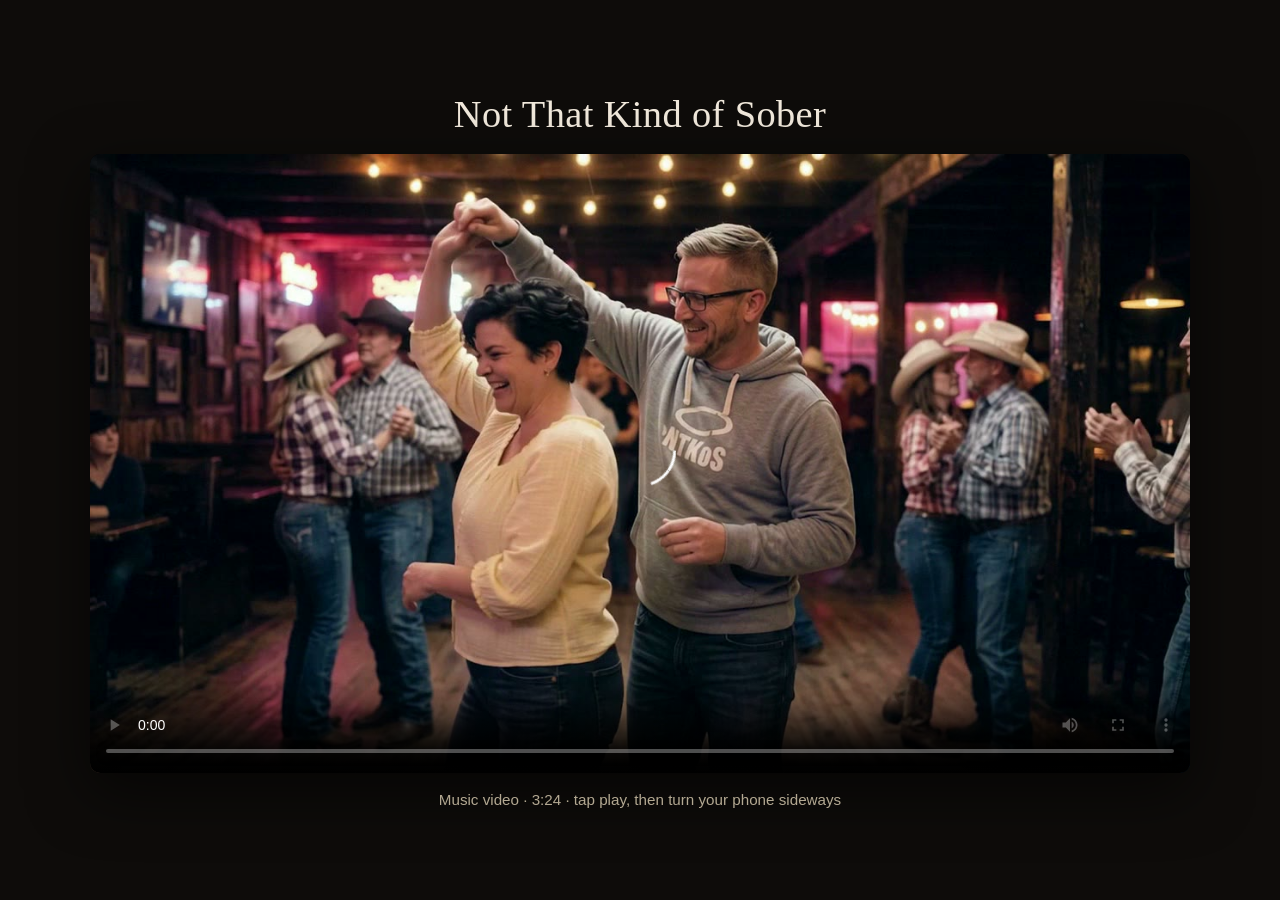
==== ntkos/index.html @ 24bdbe97 "Add a private viewing page for the NTKoS music video (v26) at /ntkos/ Separate folder; no Savoir 616" ====
<!doctype html>
<html lang="en">
<head>
<meta charset="utf-8">
<meta name="viewport" content="width=device-width, initial-scale=1, viewport-fit=cover">
<meta name="robots" content="noindex, nofollow">
<title>Not That Kind of Sober — music video</title>
<meta property="og:title" content="Not That Kind of Sober — music video">
<meta property="og:description" content="Tap to watch. 3 minutes 24 seconds.">
<meta property="og:type" content="video.other">
<meta property="og:image" content="https://preview.texasbeerholders.com/ntkos/poster.jpg">
<meta property="og:image:width" content="1280">
<meta property="og:image:height" content="720">
<meta name="theme-color" content="#0e0c0a">
<style>
  :root { color-scheme: dark; }
  * { box-sizing: border-box; }
  html, body { margin: 0; background: #0e0c0a; color: #f1e9dc; }
  body {
    min-height: 100vh; min-height: 100dvh;
    display: flex; flex-direction: column; align-items: center; justify-content: center;
    gap: 18px;
    padding: max(20px, env(safe-area-inset-top)) max(16px, env(safe-area-inset-right))
             max(20px, env(safe-area-inset-bottom)) max(16px, env(safe-area-inset-left));
    font-family: -apple-system, BlinkMacSystemFont, "Helvetica Neue", Helvetica, Arial, sans-serif;
  }
  h1 {
    margin: 0; text-align: center; text-wrap: balance;
    font-family: Georgia, "Times New Roman", serif; font-weight: 400;
    font-size: clamp(1.5rem, 5.5vw, 2.4rem); letter-spacing: 0.01em;
  }
  p { margin: 0; text-align: center; color: #b3a892; font-size: 0.95rem; }
  .frame { width: 100%; max-width: 1100px; }
  video {
    display: block; width: 100%; aspect-ratio: 16 / 9; height: auto;
    background: #000; border-radius: 10px;
    box-shadow: 0 18px 60px rgba(0, 0, 0, 0.6);
  }
</style>
</head>
<body>
  <h1>Not That Kind of Sober</h1>
  <div class="frame">
    <video controls playsinline preload="metadata" poster="poster.jpg">
      <source src="not-that-kind-of-sober.mp4?v=26" type="video/mp4">
      Your browser can't play this video.
    </video>
  </div>
  <p>Music video &middot; 3:24 &middot; tap play, then turn your phone sideways</p>
</body>
</html>
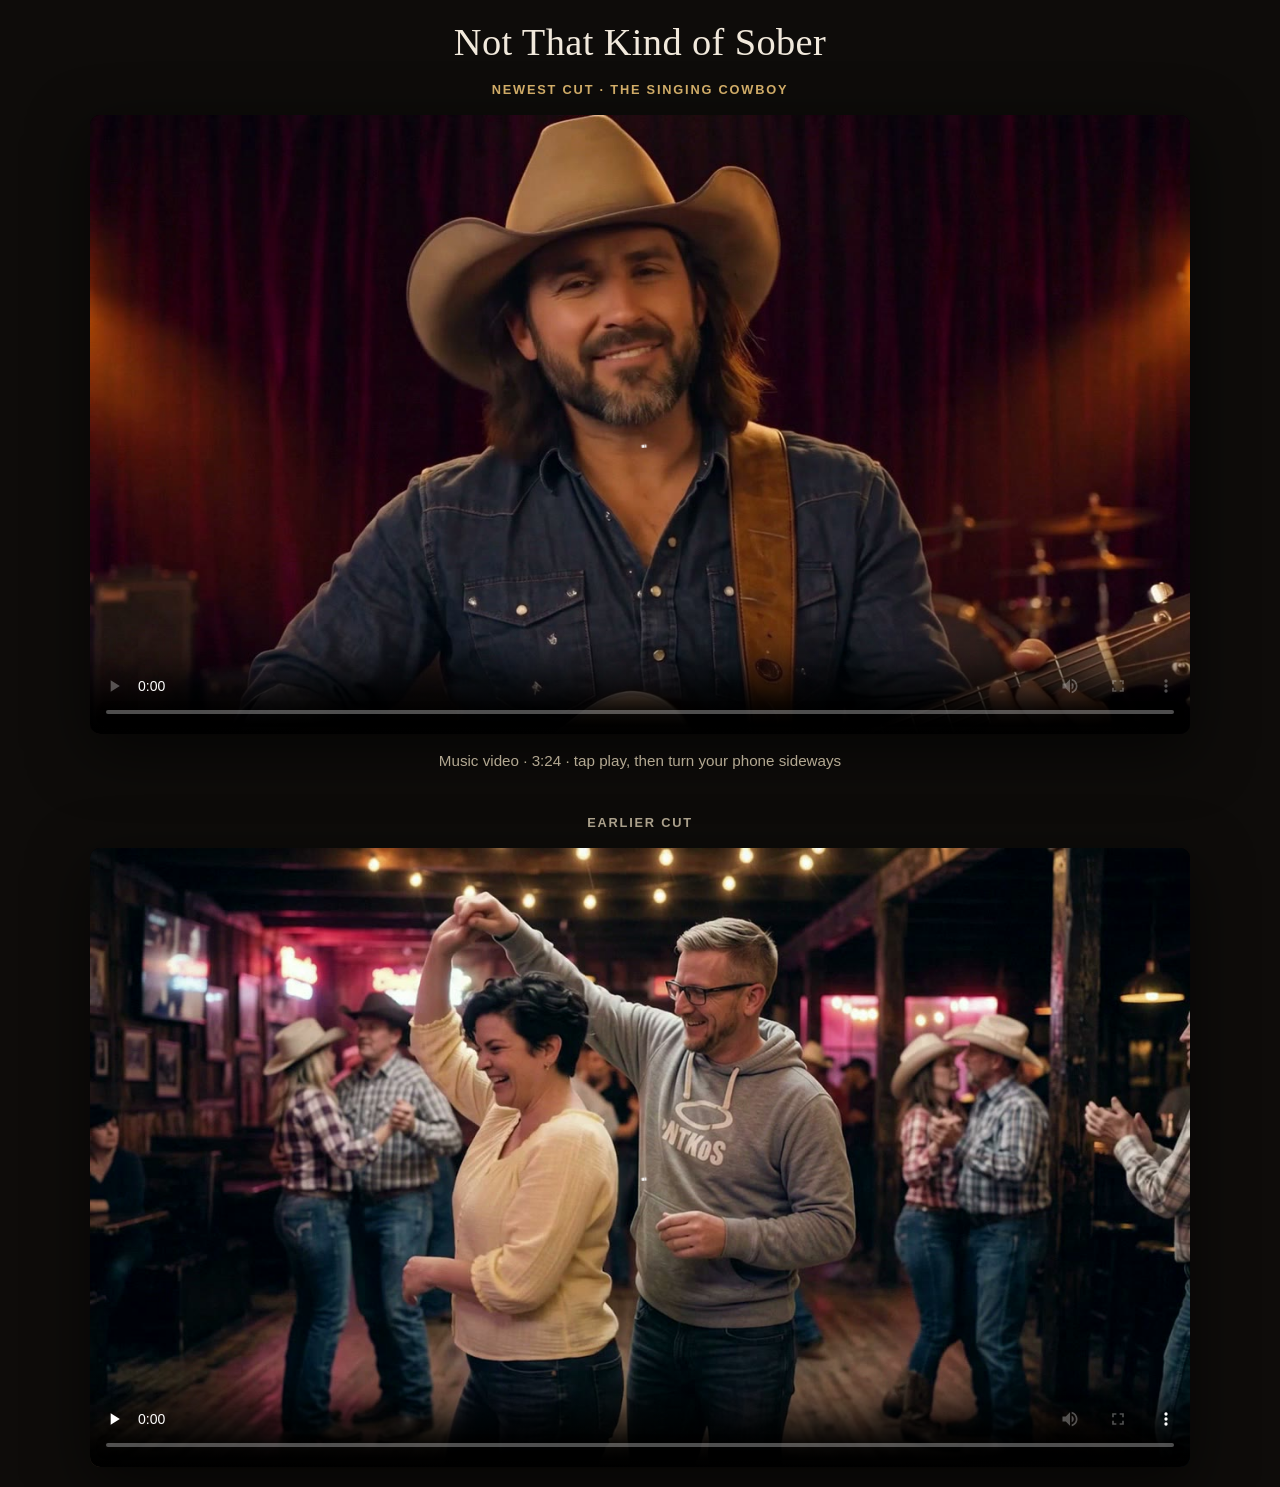
==== commit 8c94f79a: "NTKoS share page: add the singing-cowboy cut (v29) above the earlier cut Co-Authored-By: Claude Fabl" ====
--- a/ntkos/index.html
+++ b/ntkos/index.html
@@ -18,7 +18,7 @@
   html, body { margin: 0; background: #0e0c0a; color: #f1e9dc; }
   body {
     min-height: 100vh; min-height: 100dvh;
-    display: flex; flex-direction: column; align-items: center; justify-content: center;
+    display: flex; flex-direction: column; align-items: center; justify-content: flex-start;
     gap: 18px;
     padding: max(20px, env(safe-area-inset-top)) max(16px, env(safe-area-inset-right))
              max(20px, env(safe-area-inset-bottom)) max(16px, env(safe-area-inset-left));
@@ -29,6 +29,8 @@
     font-family: Georgia, "Times New Roman", serif; font-weight: 400;
     font-size: clamp(1.5rem, 5.5vw, 2.4rem); letter-spacing: 0.01em;
   }
+  h2 { margin: 0; text-align: center; font-weight: 600; font-size: 0.8rem; letter-spacing: 0.14em; text-transform: uppercase; color: #d9b36c; }
+  h2.older { margin-top: 28px; color: #b3a892; }
   p { margin: 0; text-align: center; color: #b3a892; font-size: 0.95rem; }
   .frame { width: 100%; max-width: 1100px; }
   video {
@@ -40,12 +42,20 @@
 </head>
 <body>
   <h1>Not That Kind of Sober</h1>
+  <h2>Newest cut &middot; the singing cowboy</h2>
   <div class="frame">
-    <video controls playsinline preload="metadata" poster="poster.jpg">
+    <video controls playsinline preload="metadata" poster="poster-cowboy.jpg?v=29">
+      <source src="not-that-kind-of-sober-cowboy.mp4?v=29" type="video/mp4">
+      Your browser can't play this video.
+    </video>
+  </div>
+  <p>Music video &middot; 3:24 &middot; tap play, then turn your phone sideways</p>
+  <h2 class="older">Earlier cut</h2>
+  <div class="frame">
+    <video controls playsinline preload="none" poster="poster.jpg">
       <source src="not-that-kind-of-sober.mp4?v=26" type="video/mp4">
       Your browser can't play this video.
     </video>
   </div>
-  <p>Music video &middot; 3:24 &middot; tap play, then turn your phone sideways</p>
 </body>
 </html>
